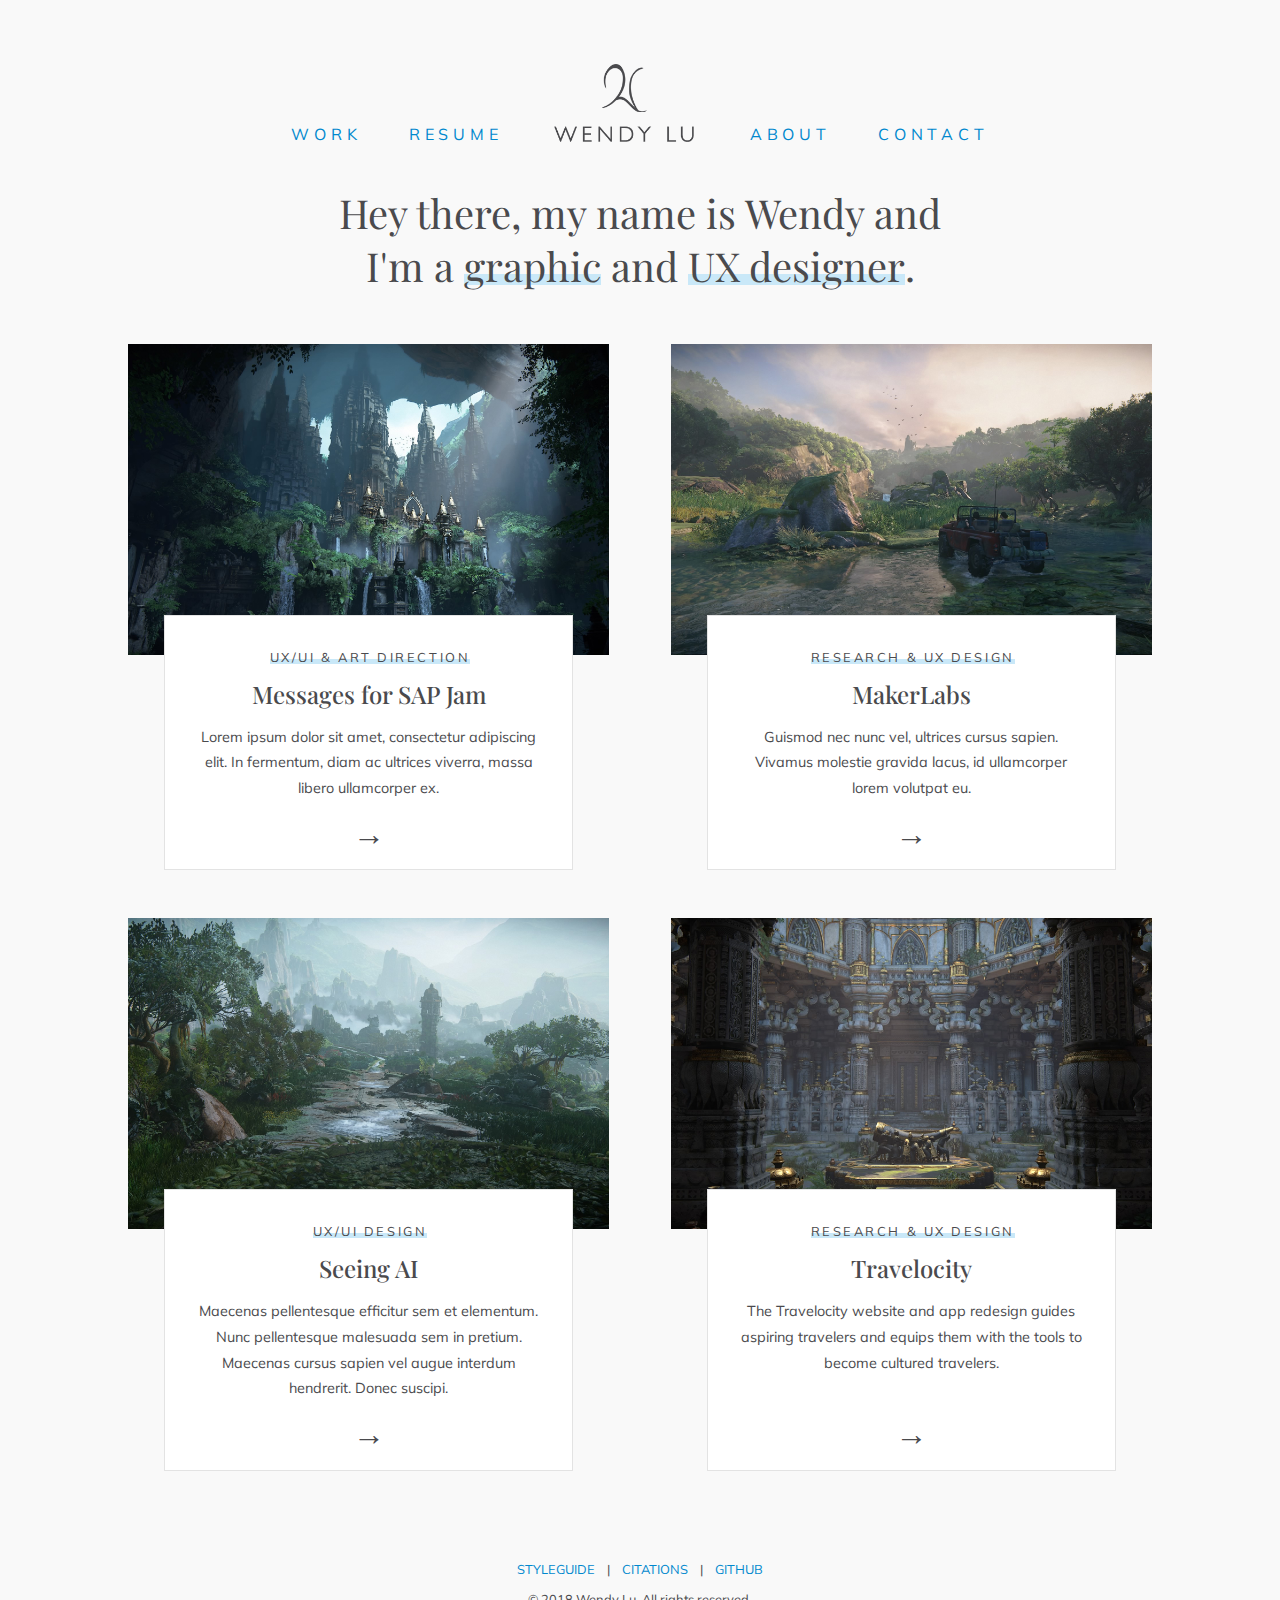
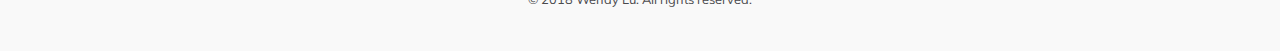
==== index.html @ fac6f95d "Home page with project tiles" ====
<!DOCTYPE html>
<html lang="en">

  <head>

    <meta charset="utf-8">
    <meta name="viewport" content="width=device-width, initial-scale=1.0">
    <title>Wendy Lu</title>
    <link href="https://fonts.googleapis.com/css?family=Muli:200,300,300i,400,400i,700,700i,800,800i" rel="stylesheet">
    <link href="https://fonts.googleapis.com/css?family=Playfair+Display:400,400i,700,700i" rel="stylesheet">
    <link rel="stylesheet" href="css/main.css">

  </head>

  <body>

    <div class="container">
      <header>

        <nav>
          <div id="desktop1" class="desktop">
            <ul>
              <li><a href="index.php">Work</a></li>
              <li><a href="about.php">Resume</a></li>
            </ul>
          </div>

          <div class="logo">
            <a href="index.php"><img src="img/logo.png" alt="Wendy Lu"></a>
          </div>

          <div id="desktop2" class="desktop">
            <ul>
              <li><a href="index.php">About</a></li>
              <li><a href="contact.php">Contact</a></li>
            </ul>
          </div>

          <div id="mobile" class="mobile">
            <div id="menu-items">
              <hr>
              <ul>
                <li><a href="index.php">Work</a></li>
                <li><a href="about.php">Resume</a></li>
                <li><a href="about.php">About</a></li>
                <li><a href="contact.php">Contact</a></li>
              </ul>
              <hr>
            </div> <!--end menu-items-->

            <ul>
              <li><a href="#" id="menu-button" class="hidden" aria-hidden="true" aria-controls="menu-items">Menu</a></li>
            </ul>
            <img src="img/spacer.png" alt="spacer">
          </div>
        </nav>
      </header>

      <main>

        <!-- <h1 class="full">Nice to meet you!</h1>
        <div class="two-container">
          <div class="two">
            <p>
              Phasellus tincidunt massa vitae justo luctus scelerisque. Etiam vel posuere erat, in mattis diam. Integer accumsan dictum nisl eget mattis. Proin consequat a risus vel pretium. Pellentesque habitant morbi tristique senectus et netus et malesuada fames ac turpis egestas. Nullam mattis pellentesque urna ac ullamcorper. Donec congue erat sit amet velit suscipit, et volutpat ex feugiat. Donec turpis leo, elementum a maximus eu, ultricies at augue.
            </p>
            <p>
              Ut sodales tellus a tortor venenatis, ut aliquam arcu ullamcorper. Vestibulum ante ipsum primis in faucibus orci luctus et ultrices posuere cubilia Curae; Cras bibendum pellentesque consequat. Nulla a ex id tortor mollis pharetra. Mauris sollicitudin hendrerit metus viverra tempor. Nullam a iaculis nunc. Fusce eros lectus, facilisis ac felis aliquet, imperdiet maximus neque.
            </p>
            <p class="social">
            <a href="http://flickr.com/photos/heywendylu" onclick="target='_blank'"><img src="img/flickr1.png" alt="Flickr"></a>
              <a href="http://instagram.com/heywendylu" onclick="target='_blank'"><img src="img/instagram1.png" alt="Instagram"></a>
                <a href="http://facebook.com/wendyluphoto" onclick="target='_blank'"><img src="img/facebook1.png" alt="Facebook"></a>
          </div>
          <div class="two">
            <img src="img/full/lovegiven1.jpg">
          </div>
        </div> -->


        <h1 class="full">Hey there, my name is Wendy and I'm a <span class="highlight">graphic</span> and <span class="highlight">UX designer</span>.</h1>



        <section class="work-container grid">
          <div class="work-item col-2">
            <figure>
              <a href="project1.html"><img src="img/thumb/messages.jpg" alt="Messages for SAP Jam"></a>
            </figure>

            <a href="#">
              <div class="work-overview">
                <h3><span class="subtext">UX/UI & Art Direction</span></h3>
                <h2>Messages for SAP Jam</h2>
                <p class="description">Lorem ipsum dolor sit amet, consectetur adipiscing elit. In fermentum, diam ac ultrices viverra, massa libero ullamcorper ex.</p>
                <p class="arrow">&rarr;</p>
              </div>
            </a>
          </div> <!--end work-item-->


          <div class="work-item col-2">
            <figure>
              <a href="#"><img src="img/thumb/makerlabs.jpg" alt="MakerLabs"></a>
            </figure>

            <a href="#">
              <div class="work-overview">
                <h3><span class="subtext">Research & UX Design</span></h3>
                <h2>MakerLabs</h2>
                <p class="description">Guismod nec nunc vel, ultrices cursus sapien. Vivamus molestie gravida lacus, id ullamcorper lorem volutpat eu.</p>
                <p class="arrow">&rarr;</p>
              </div>
            </a>
          </div> <!--end work-item-->


          <div class="work-item col-2">
            <figure>
              <a href="#"><img src="img/thumb/seeingai.jpg" alt="Seeing AI"></a>
            </figure>

            <a href="#">
              <div class="work-overview">
                <h3><span class="subtext">UX/UI Design</span></h3>
                <h2>Seeing AI</h2>
                <p>Maecenas pellentesque efficitur sem et elementum. Nunc pellentesque malesuada sem in pretium. Maecenas cursus sapien vel augue interdum hendrerit. Donec suscipi.</p>
                <p class="arrow">&rarr;</p>
              </div>
            </a>
          </div> <!--end work-item-->


          <div class="work-item col-2">
            <figure>
              <a href="#"><img src="img/thumb/travelocity.jpg" alt="Travelocity"></a>
            </figure>

            <a href="#">
              <div class="work-overview">
                <h3><span class="subtext">Research & UX Design</span></h3>
                <h2>Travelocity</h2>
                <p>The Travelocity website and app redesign guides aspiring travelers and equips them with the tools to become cultured travelers.</p>
                <p class="arrow">&rarr;</p>
              </div>
            </a>
          </div> <!--end work-item-->
        </section>

      </main>

      <!-- SharePoint
      SAP Messages
      MakerLabs
      Seeing AI
      Travelocity -->

      <footer>
        <p><a href="styleguide.php">Styleguide</a> &nbsp;&nbsp; | &nbsp;&nbsp; <a href="citations.php">Citations</a> &nbsp;&nbsp; | &nbsp;&nbsp; <a href="https://github.com/wendyyuanlu/p3" onclick="target='_blank'">Github</a></p>
        <p>&copy; 2018 Wendy Lu. All rights reserved.</p>
      </footer>

    </div> <!--end container-->

    <script src="js/main.js"></script>

  </body>

</html>
---- css/main.css ----
* {
	box-sizing: border-box;
}

body {
  margin: 0 auto;
  font-size: 16px;
  font-family: 'Muli', sans-serif;
  color: #4A4A4D;
  background: #F9F9F9;
  overflow-x: hidden;
}

main, header {
  margin: 0 auto;
  padding: 0 5%;
/*   max-width: 90%; */
}

ul {
  padding-left:1em;
}

a, a:visited {
  color: #0088CE;
  text-decoration: none;
  display: inline-block;
  transition: 0.4s color;
}

a:hover, a:focus {
  color: #4A4A4D;
}

/*https://stackoverflow.com/questions/28623446/hover-effect-expand-bottom-border*/
a:after {
  display:block;
  content: '';
  border-bottom: 4px solid #c9e8f8;
  transform: scaleX(0);
  transition: transform 0.2s ease-in-out;
}

a:hover:after, a:focus:after {
  transform: scaleX(1);
}



h1 {
  font-family: 'Playfair Display';
  font-weight: 400;
  font-size: 1.7em;
  text-align: center;
  margin: 0 auto 1.3em auto;
}

h2 {
  font-family: 'Playfair Display';
  font-weight: 500;
  text-align: center;
}

h3 {
  font-weight: 400;
  font-size: 0.8em;
  text-transform: uppercase;
  letter-spacing: 0.2em;
  text-align: center;
}

p {
  line-height: 2em;
}

figure, figcaption {
  margin: 0;
  padding:0;
}

figcaption {
  font-size: 0.8em;
  line-height: 1.6em;
}

header {
  display: flex;
  flex-wrap: wrap;
  justify-content: center;
  margin: 2em auto;
}

header .logo {
  width:130px;
  height: 75px;
  margin-bottom: 0.8em;
}

header .logo img {
  max-width: 100%;
  opacity: 1;
}

header .logo a:after {
  border: 0;
}

nav {
  display: flex;
  align-items: center;
  flex-direction: column;
  text-transform: uppercase;
}

nav .desktop {
  display: none;
  visibility: hidden;
}

nav ul {
  list-style-type: none;
  padding:0;
  margin: 0;
}

nav ul li {
  display: inline-block;
  line-height: 2em;
  padding: 0;
  margin-right: -0.3em;
}

nav ul li a {
  transition: color 0.4s, border-color 0.4s;
}

hr {
  border: none;
  border-bottom: 1px solid #e3e3e3;
  display: block;
}

footer {
  margin-top: auto;
  padding: 3em 0;
  display: flex;
  justify-content: space-around;
  align-items: center;
  flex-direction: column;
  font-size: 0.8em;
}

footer p {
  margin: 0;
}

footer a {
  text-transform: uppercase;
}

.hidden {
  display: none;
  visibility: hidden;
}

.container {
  display: flex;
  flex-direction: column;
  min-height: calc(100vh - 20px);
  /* min-height: 100vh; */
}

.highlight {
  display: inline-block;
}

.highlight:after {
  display:block;
  content: '';
  background:#c9e8f8;
}

h1 .highlight:after {
  height: 7px;
  margin-top:-12px;
}

.subtext {
/*   font-size: 0.8rem;
  text-transform: uppercase;
  letter-spacing: 0.2em; */
  margin-right: -0.2em;
  background-image: linear-gradient(transparent 10px,#c9e8f8 5px,#c9e8f8 15px,transparent 14px);
}

/* #styleguide h2, #styleguide h3 {
  text-align: left;
} */

/* #styleguide hr {
  margin: 3em 0;
} */

#styleguide #more-project .grid {
  margin-bottom:1em;
}

code {
  font-size: 1em;
  font-family: 'Muli';
  background: #fff;
  white-space: pre-line;
  display: block;
  padding: 1em;
  margin-bottom:2.5em;
}

/*-----------------------------------
   GENERIC GRID STRUCTURE
  -----------------------------------*/

.grid {
  display: flex;
  flex-wrap: wrap;
}

.grid img {
  max-width: 100%;
  height: auto;
}

.col-2, .col-3 {
  margin-bottom:1.5em;
  width: 100%;
}

.col-2:last-child, .col-3:last-child {
  margin-bottom:0;
}

.grid-center {
  align-items: center;
}

/*-----------------------------------
   WORK LISTING GALLERY
  -----------------------------------*/

.work-container {
/*   display: flex;
  flex-wrap: wrap; */
}

.work-container .col-2:last-child {
  margin-bottom:1.5em;
}

 .work-item {
  margin-bottom: 1.5em;
  display: flex;
  flex-wrap: wrap;
}

.work-item figure {
  margin: 0 0 -4px 0;
  max-width: 100%;
  position: relative;
  overflow: hidden;
  z-index:1;
}

.work-item figure img {
/*   max-width: 100%; */
  transition: 1s transform;
}

.work-item figure a {
  height:10px;
}

.work-item figure a img:hover {
   transform: scale(1.15);
}

.work-item a {
  background: #fff;
  color: #4A4A4D;
  position: relative;
  z-index: 2;
}

.work-item a:after {
  border: none;
}

.work-item > a {
  background: #fff;
  width: 100%;
}


.work-overview {
  transition: 0.4s all;
  position: relative;
  z-index: 3;
  margin: 0px auto 0 auto;
  border: 1px solid #e3e3e3;
  border-top: none;
  padding: 1.3em 1.8em;
  text-align: center;
  background: #fff;
  width: 100%;
}

.work-overview:hover {
  background: rgba(201, 232, 248, 0.2);
}

.work-overview h2 {
  margin: 0;
}

.work-overview p {
  font-size: 0.9em;
  line-height: 1.8em;
}

.work-overview p:first-child {
  margin-top: 0;
  margin-bottom: 0.8em;
}

.work-overview .arrow {
  margin: 0;
  font-size: 2em;
  line-height: 1em;
  transition: 0.4s all;
}

.work-overview:hover > .arrow {
  padding-left:0.8em;
}

/*-----------------------------------
   WORK LISTING GALLERY ENDS
  -----------------------------------*/

/*-----------------------------------
   PROJECT DETAIL
  -----------------------------------*/
#project-detail img {
  max-width: 100%;
}

.panel {
  width: 100vw;
  margin: 0 -50vw;
  position: relative;
}

.panel:nth-of-type(even) {
  background: #f0f0f0;
}

.panel-child {
  padding: 3em 10.5%;
}


.panel:first-child > .panel-child {
 padding-top:0;
}

#project-detail p {
  margin-top: 0;
}

#project-detail h1 {
  margin-bottom: 0.5em;
}

#project-detail h2 {
  margin: 0;
}

#project-detail .details h3 {
  text-align: left;
}

#project-detail .details p {
  font-size: 0.8em;
  line-height: 1.6em;
}

.intro .col-2:first-child {
  margin-bottom: 0;
}

.intro .col-2:last-child {
  margin-bottom:1em;
}



/*-----------------------------------
   PROJECT DETAIL ENDS
  -----------------------------------*/

/*-----------------------------------
   MORE PROJECTS
  -----------------------------------*/
#more-project .grid {
  margin-bottom:-1em;
}

#more-project .col-2 {
  flex-direction: column;

}

#more-project a:hover {
  background: rgba(201, 232, 248, 0.2);
}

#more-project a {
  padding: 1em;
  display: flex;
  flex-direction: column;
  border: 1px solid #e3e3e3;
  background: #fff;
  color: #4A4A4D;
  transition: 0.4s background;
  flex: 1 0 auto;
  height: 100%;
}

#more-project .arrow {
  margin-top: auto;
  font-size: 1.5em;
  line-height: 1em;
  transition: 0.4s all;
  padding: 0 0.2em;
}

#more-project a:after {
  border: none;
}

#more-project .next-project:hover .arrow {
  padding-left:0.8em;
}

#more-project .prev-project:hover .arrow {
  padding-right:0.8em;
}

.prev-project h2, .prev-project h3, .prev-project .arrow {
  margin: 0.2em;
  text-align: center;
}

.next-project h2, .next-project h3, .next-project .arrow {
  margin: 0.2em;
  text-align: center;
}



/*------*/


  .work-item {

    margin-bottom: 3em;
    align-items: center;
    flex-direction: column; /*THIS IS SUPER IMPORTANT!!!*/
  }


  .work-item > a {
    margin-top:-2em;
    max-width: 85%;
    display: flex;
    flex: 1 0 auto;

  }

  .work-overview {
    border: 1px solid #e3e3e3;
    display: flex;
    flex-direction: column;
  }


  .work-overview .arrow {
    margin-top: auto;
  }

/*-----------------------------------
   END MORE PROJECTS
  -----------------------------------*/

p.social {
  text-align: center;
}

p.social img {
  width: 17px;
  height: 17px;
  padding: 10px;
}




@media (min-width: 600px) {

  h1 {
    font-size: 2.5em;
    max-width:650px;
  }


  header {
    margin-top:4em;
  }

  h1 .highlight:after {
    height: 11px;
    margin-top:-18px;
  }


  .text-only {
    max-width: 80%;
    margin: 0 auto;
  }


}


@media (max-width: 759px) {

  /*-----------------------------------
   NAVIGATION
  -----------------------------------*/


  nav #mobile {
    text-align: center;
    width: 100%;
    min-width: 100%;
    display: flex;
    flex-direction: column;
    margin-top:-0.5em;
  }

  #mobile img {
    max-width: 100%;
    margin-bottom: -8px;
  }

  #mobile ul li{
    text-align: center;
    margin-left:-0.3em;
    width: 100%;
    margin-top:3px;
    margin-bottom:3px;
  }


  #mobile ul li a:after {
    margin-top:-6px;
  }

  #mobile ul li a:focus {
    color: #0088CE;
    outline: none;
  }

  #mobile ul li a:focus:after {
    border-bottom:0;
  }



  /*-----------------------------------
   END NAVIGATION
  -----------------------------------*/

  .col-2.grid-text {
    order: 1;
  }

  .col-2.grid-image {
    order: 2;
  }


  .details .col-3:nth-of-type(1), .details .col-3:nth-of-type(2) {
    margin-bottom: 0.8em;
  }

}


@media (min-width: 760px) {


  /*-----------------------------------
   NAVIGATION
  -----------------------------------*/
  nav {
    display: flex;
    flex-direction: row;
    justify-content: center;
  }

  header .logo {
    width:140px;
    height: 77.54px;
    margin-right: 2em;
    margin-left: 2em;
  }


  nav ul li {
    padding: 0 1.2em;
    line-height: 1.3em;
    letter-spacing: 0.3em;
  }


  nav ul li a:after {
    margin-right: 0.3em;
  }


  nav #desktop1 ul li:first-child {
    padding-left: 0;
    margin-left: 0;
  }

  nav #desktop2 ul li:last-child {
    padding-right: 0;
    margin-right: 0;
  }


  nav .desktop {
    display: inline-block;
    padding-top:3.45em;
    visibility: visible;
  }

  nav #mobile {
    display: none;
    visibility: hidden;
  }
  /*-----------------------------------
   NAVIGATION ENDS
  -----------------------------------*/

  /*-----------------------------------
   GENERAL GRID STRUCTURE
  -----------------------------------*/


  .col-2, .col-3 {
    margin: 0 3%;
  }

  .col-2:nth-of-type(odd), .col-3:nth-of-type(3n + 1) {
    margin-left: 0;
  }

  .col-2:nth-of-type(even), .col-3:nth-of-type(3n + 3) {
    margin-right: 0;
  }


  .col-2 {
    width: calc((100% - 6%)/2);

  }

  .col-3 {
    width: calc((100% - 12%)/3 );
  }

  /*-----------------------------------
   GENERAL GRID STRUCTURE ENDS
  -----------------------------------*/

  /*-----------------------------------
   WORK LISTING GALLERY
  -----------------------------------*/

  .work-container .col-2:last-child {
    margin-bottom:3em;
  }

  .work-item {
/*     width: calc((100% - 8%)/2);
    margin: 0 2% 3em 2%; */
    margin-bottom: 3em;
/*     justify-content: space-around; */
    align-items: center;
    flex-direction: column; /*THIS IS SUPER IMPORTANT!!!*/
  }


  .work-item figure:after {
    display: block;
    content: " ";
    background: #F9F9F9;
    height: 4px;
    margin-top:-4px;
    position: relative;
    z-index: 4;
  }


  .work-item > a {
    margin-top:-2em;
    max-width: 85%;
    display: flex;
    flex: 1 0 auto;

  }

  .work-overview {
    border: 1px solid #e3e3e3;
    display: flex;
    flex-direction: column;
  }


  .work-overview .arrow {
    margin-top: auto;
  }

  /*-----------------------------------
   WORK LISTING GALLERY ENDS
  -----------------------------------*/

  /*-----------------------------------
   PROJECT DETAIL
  -----------------------------------*/

  #project-detail h1, #project-detail .grid h2, #project-detail .grid h3 {
    text-align: left;
  }

  .intro .grid {
    align-items: center;
  }

  .intro .col-2:first-child {
    order: 2;
    margin-left: 3%;
    margin-right: 0;
  }

  .intro .col-2:last-child {
    order: 1;
    margin-right: 3%;
    margin-left: 0;
  }

  /*-----------------------------------
   PROJECT DETAIL ENDS
  -----------------------------------*/
}

@media (min-width: 1000px) {

  header, main {
/*     max-width: 80%; */
    padding: 0 10%;
  }

  nav ul li {
    padding: 0 1.5em;
    line-height: 1.3em;
    letter-spacing: 0.3em;
  }

  .text-only {
    max-width: 70%;
  }

  .work-item > a {
    margin-top:-2.5em;
  }

  /*-----------------------------------
   MORE PROJECTS
  -----------------------------------*/

/*   #more-project a {
    position: relative;
    z-index: 2;
  }

  #more-project .more-project-text{
    width: 70%;
  }

  #more-project a:after {
    border: none;
  }

  #more-project figure {
    display: inline;
    position: relative;
    overflow: hidden;
    z-index:1;
  }

  #more-project img {
    transition: 1s transform;
    height: 100%;
    width: 100%;
  }

  #more-project figure img:hover {
     transform: scale(1.15);
  }

  .prev-project h2, .prev-project h3, .prev-project .arrow {
    margin: 0.2em;
    text-align: right;
  }

  .next-project h2, .next-project h3, .next-project .arrow {
    margin: 0.2em;
    text-align: left;
  }

  .prev-project .arrow, .next-project .arrow {
    margin: 0;
    font-size: 1.5em;
    line-height: 1em;
    transition: 0.4s all;
    padding: 0 0.2em;
  }

  .next-project:hover .arrow {
    padding-left:0.8em;
  }

  .prev-project:hover .arrow {
    padding-right:0.8em;
  }


  .more-project-text {
    display: flex;
    flex-direction: column;
  }


  .more-project-text .arrow {
    margin-top: auto;
  } */


  /*-----------------------------------
     END MORE PROJECTS
    -----------------------------------*/
}


@media (min-width:1400px) {

  main {
    padding: 0 15%;
  }

/*   .work-container {
    max-width: 80%;
    margin: 0 auto;
  } */

  /*-----------------------------------
   PROJECT DETAIL
  -----------------------------------*/
  .panel-child {
    padding-right: 15.5%;
    padding-left: 15.5%;
  }


  /*-----------------------------------
   PROJECT DETAIL ENDS
  -----------------------------------*/
}


@media (min-width:1600px) {

  main {
    padding: 0 20%;
  }

  /*-----------------------------------
   PROJECT DETAIL
  -----------------------------------*/
  .panel-child {
    padding-right: 20.5%;
    padding-left: 20.5%;
  }


  /*-----------------------------------
   PROJECT DETAIL ENDS
  -----------------------------------*/
}
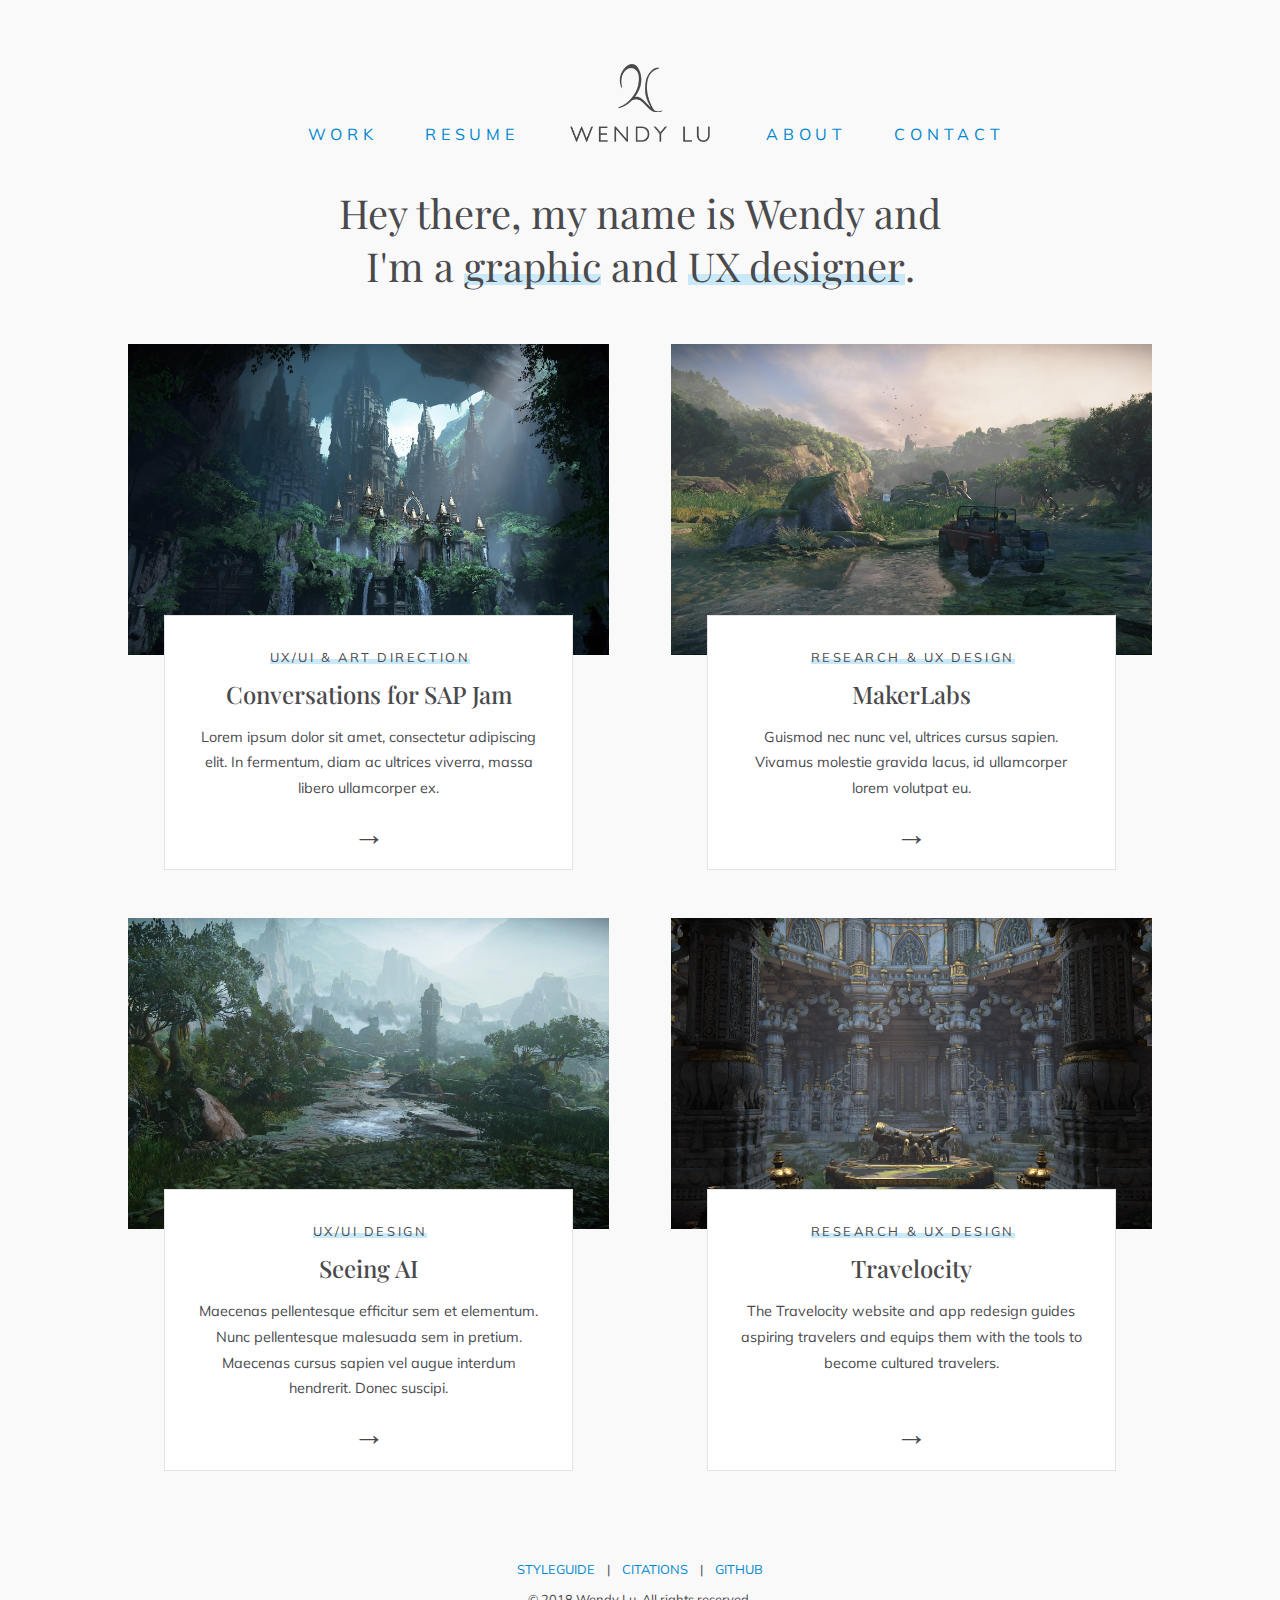
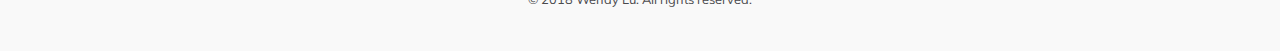
==== commit 5f1aeb9b: "Content for bio + conversations" ====
--- a/index.html
+++ b/index.html
@@ -85,13 +85,13 @@
         <section class="work-container grid">
           <div class="work-item col-2">
             <figure>
-              <a href="project1.html"><img src="img/thumb/messages.jpg" alt="Messages for SAP Jam"></a>
+              <a href="project1.html"><img src="img/thumb/conversations.jpg" alt="Conversations for SAP Jam"></a>
             </figure>
 
             <a href="#">
               <div class="work-overview">
                 <h3><span class="subtext">UX/UI & Art Direction</span></h3>
-                <h2>Messages for SAP Jam</h2>
+                <h2>Conversations for SAP Jam</h2>
                 <p class="description">Lorem ipsum dolor sit amet, consectetur adipiscing elit. In fermentum, diam ac ultrices viverra, massa libero ullamcorper ex.</p>
                 <p class="arrow">&rarr;</p>
               </div>
@@ -150,7 +150,7 @@
       </main>
 
       <!-- SharePoint
-      SAP Messages
+      SAP Conversations
       MakerLabs
       Seeing AI
       Travelocity -->
--- a/css/main.css
+++ b/css/main.css
@@ -199,10 +199,10 @@
 
 /* #styleguide hr {
   margin: 3em 0;
-} */
-
-#styleguide #more-project .grid {
-  margin-bottom:1em;
+} */
+
+#styleguide #more-project .grid {
+  margin-bottom:1em;
 }
 
 code {
@@ -611,10 +611,14 @@
   /*-----------------------------------
    NAVIGATION
   -----------------------------------*/
+  header {
+    margin-left: 0;
+    margin-right: 0;
+  }
+  
   nav {
-    display: flex;
     flex-direction: row;
-    justify-content: center;
+    width: 100%;
   }
 
   header .logo {
@@ -634,6 +638,16 @@
 
   nav ul li a:after {
     margin-right: 0.3em;
+  }
+  
+  nav #desktop1 {
+    width: calc(50% - 70px - 2em);
+    text-align: right;
+  }
+  
+  nav #desktop2 {
+    width: calc(50% - 70px - 2em);
+    text-align: left;
   }
 
 
